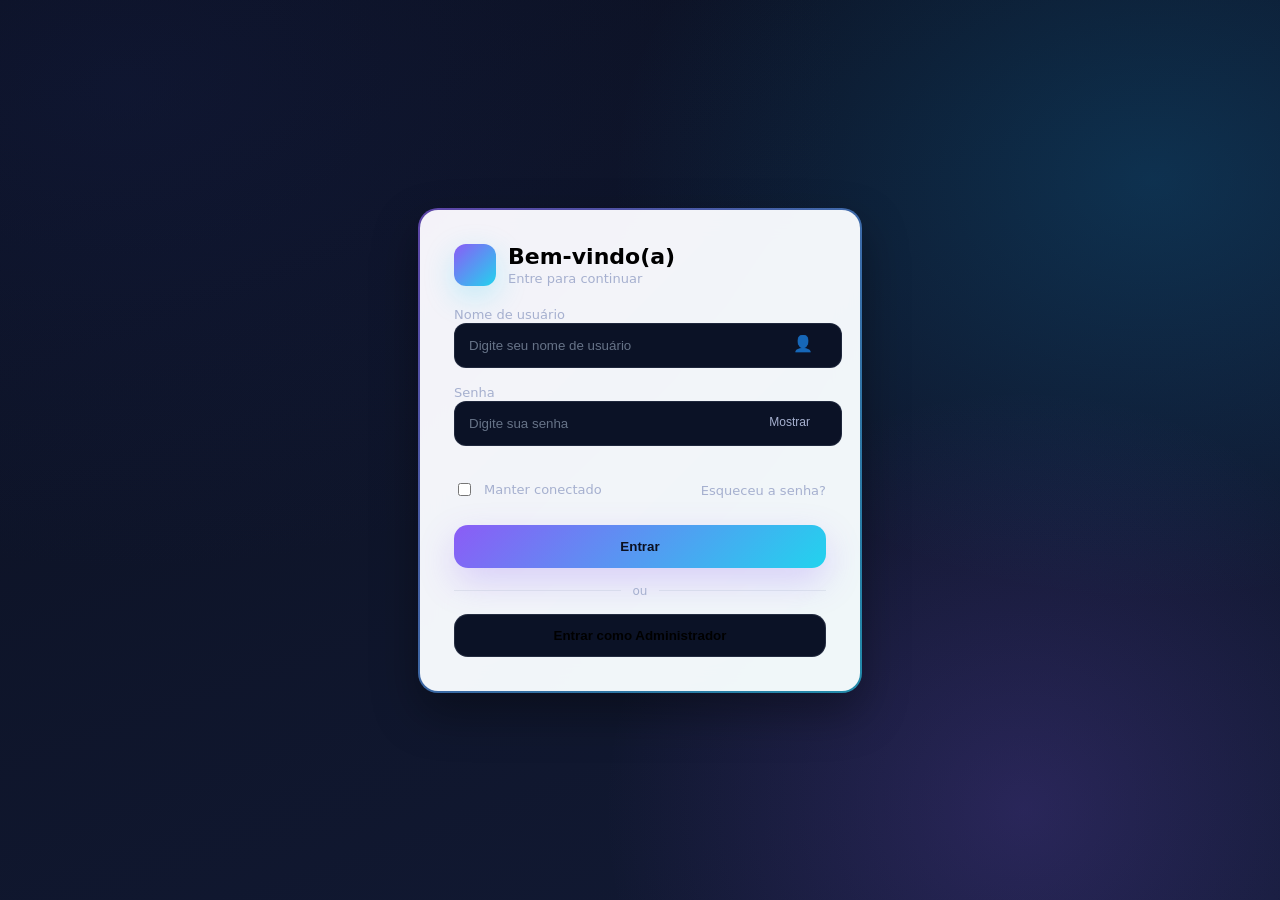
==== project/website/views/login.html @ 15f008c2 "feat(core): implement new hourly workers base and improve SQLite usage (beta v1)" ====
<!DOCTYPE html>
<html lang="pt-BR">
<head>
  <meta charset="UTF-8" />
  <meta name="viewport" content="width=device-width, initial-scale=1" />
  <title>Ronda - Login</title>
  <link rel="icon" href="../images/logo_blue.ico" />
  <link rel="stylesheet" href="../style/login.css" />
</head>
<body>
  <main class="login-wrap" aria-label="Cartão de login">
    <section class="card">
      <header class="brand" aria-label="Marca">
        <div class="logo_blue" aria-hidden="true"><images src="../images/logo_blue.ico" alt="logo_blue" /></div>
        <div>
          <h1>Bem-vindo(a)</h1>
          <p>Entre para continuar</p>
        </div>
      </header>

      <!-- ajuste o action se necessário -->
      <form action="index.html" method="POST" novalidate>
        <div class="input">
          <label for="username">Nome de usuário</label>
          <input type="text" id="username" name="username" required placeholder="Digite seu nome de usuário" autocomplete="username" />
          <span class="icon" aria-hidden="true">👤</span>
        </div>

        <div class="input">
          <label for="senha">Senha</label>
          <input type="password" id="senha" name="senha" required placeholder="Digite sua senha" autocomplete="current-password" />
          <button class="reveal" type="button" aria-label="Mostrar/ocultar senha" title="Mostrar/ocultar">Mostrar</button>
        </div>

        <div class="actions">
          <div class="row">
            <label class="remember">
              <input type="checkbox" name="remember" />
              Manter conectado
            </label>
            <p class="forgot"><a href="#">Esqueceu a senha?</a></p>
          </div>

          <button type="submit" class="btn-primary">Entrar</button>

          <div class="divider">ou</div>

          <button type="button" class="btn-alt" id="btn-adm" aria-label="Entrar com usuário adm">
            Entrar como Administrador
          </button>
        </div>
      </form>
    </section>
  </main>

  <script src="../javascript/login.js"></script>
</body>
</html>
---- project/website/style/login.css ----
:root{
  --bg:#0b1020;
  --bg-2:#121a35;
  --card:#0f172aee;
  --text:#e6e9f2;
  --muted:#a6b0cf;
  --primary:#8b5cf6;
  --primary-2:#22d3ee;
  --success:#10b981;
  --danger:#ef4444;
  --ring:#94a3b8;
  --shadow:0 20px 45px rgba(0,0,0,.35);
  --radius:18px;
  --radius-sm:12px;
  --trans:220ms cubic-bezier(.2,.8,.2,1);
}

/* Background com gradiente e shapes */
body{
  margin:0;
  min-height:100svh;
  color:var(--text);
  background:
    radial-gradient(1200px 800px at 10% 10%, #1d2a6a33 0%, transparent 60%),
    radial-gradient(900px 700px at 90% 20%, #0ea5e933 0%, transparent 60%),
    radial-gradient(700px 700px at 80% 90%, #8b5cf633 0%, transparent 60%),
    linear-gradient(160deg, var(--bg) 0%, var(--bg-2) 100%);
  display:grid;
  place-items:center;
  font-family:ui-sans-serif, system-ui, -apple-system, Segoe UI, Roboto, Ubuntu, Cantarell, Noto Sans, Arial, "Apple Color Emoji", "Segoe UI Emoji";
  -webkit-font-smoothing:antialiased;
  -moz-osx-font-smoothing:grayscale;
}

.login-wrap{
  width:min(92vw, 440px);
  position:relative;
  padding:2px; /* border glow */
  border-radius:calc(var(--radius) + 2px);
  background:
    linear-gradient(135deg, #ffffff08, #ffffff03) padding-box,
    linear-gradient(135deg, rgba(139,92,246,.6), rgba(34,211,238,.6)) border-box;
  box-shadow:var(--shadow);
  animation:rise .6s var(--trans) both;
}

@keyframes rise{
  from{ transform:translateY(8px); opacity:0 }
  to{ transform:translateY(0); opacity:1 }
}

.card{
  background:var(--card);
  border-radius:var(--radius);
  padding:clamp(22px, 4.2vw, 34px);
  backdrop-filter:blur(12px);
}

.logo_blue{
  width:42px;
  height:42px;
  border-radius:12px;
  overflow:hidden;
  display:flex;
  align-items:center;
  justify-content:center;
  background:#fff;
  box-shadow:0 10px 30px rgba(34,211,238,.25);
  padding:0;
}

.logo_blue images{ width:100%; height:100%; object-fit:contain; }

.brand{
  display:flex; align-items:center; gap:12px; margin-bottom:18px;
}
.brand .logo_blue{
  width:42px; height:42px; border-radius:12px;
  background:linear-gradient(135deg, var(--primary), var(--primary-2));
  display:grid; place-items:center; font-weight:800; letter-spacing:.5px;
  box-shadow:0 10px 30px rgba(34,211,238,.25);
}
.brand h1{ font-size:clamp(18px, 3.6vw, 22px); margin:0 }
.brand p{ margin:2px 0 0; color:var(--muted); font-size:13px }

form{ display:grid; gap:14px; margin-top:10px }

label{ font-size:13px; color:var(--muted) }

.input{ position:relative; }

.input input{
  width:100%;
  padding:14px 0px 14px 14px;
  border-radius:var(--radius-sm);
  border:1px solid #94a3b826;
  background:#0b1226;
  color:var(--text);
  outline:none;
  transition:border-color var(--trans), box-shadow var(--trans), background var(--trans), transform var(--trans);
}
.input input::placeholder{ color:#94a3b8aa }
.input input:focus{
  border-color:#22d3ee80;
  box-shadow:0 0 0 4px #22d3ee22;
  background:#0b132b;
  transform:translateY(-1px);
}

.input .icon{
  position:absolute; right:12px; top:62%; translate:0 -50%;
  width:22px; height:22px; display:grid; place-items:center; opacity:.85;
  cursor:default; user-select:none;
}

.input .reveal{
  position:absolute; right:10px; top:64%; translate:0 -50%;
  border:0; background:transparent; color:var(--muted); cursor:pointer;
  font-size:12px; padding:6px; border-radius:8px;
}
.input .reveal:hover{ color:var(--text) }

.actions{ display:grid; gap:10px; margin-top:4px }

.btn-primary{
  padding:14px 16px; border-radius:14px; border:0; cursor:pointer; font-weight:700;
  color:#0b1020; background:linear-gradient(135deg, var(--primary), var(--primary-2));
  transition:transform var(--trans), box-shadow var(--trans), filter var(--trans);
  box-shadow:0 14px 35px rgba(139,92,246,.25);
}
.btn-primary:hover{ transform:translateY(-1px); filter:saturate(1.05) }
.btn-primary:active{ transform:translateY(0) scale(.99) }

.btn-alt{
  padding:14px 16px; border-radius:14px; border:0; cursor:pointer; font-weight:700;
  background:#0b1226; color:var(--text); box-shadow:inset 0 0 0 1px #94a3b82e;
  transition:transform var(--trans);
}
.btn-alt:hover{ transform:translateY(-1px) }

.row{
  display:flex; justify-content:space-between; align-items:center; gap:16px;
  flex-wrap:wrap;
}

.remember{
  display:flex; align-items:center; gap:10px; font-size:13px; color:var(--muted);
}
.remember input{ accent-color:var(--primary) }

.forgot a{
  color:var(--muted); text-decoration:none; font-size:13px; transition:color var(--trans)
}
.forgot a:hover{ color:var(--text) }

.divider{
  display:grid; grid-template-columns:1fr auto 1fr; align-items:center; gap:12px;
  color:var(--muted); font-size:12px; margin:6px 0;
}
.divider::before, .divider::after{ content:""; height:1px; background:#94a3b833 }

/* Acessibilidade */
@media (prefers-reduced-motion: reduce){
  *{ transition:none !important; animation:none !important }
}

@media (max-width: 380px){
  .row{ flex-direction:column; align-items:stretch }
}

/* Light scheme opcional */
@media (prefers-color-scheme: light){
  :root{ --card:#ffffffee; --text:#0
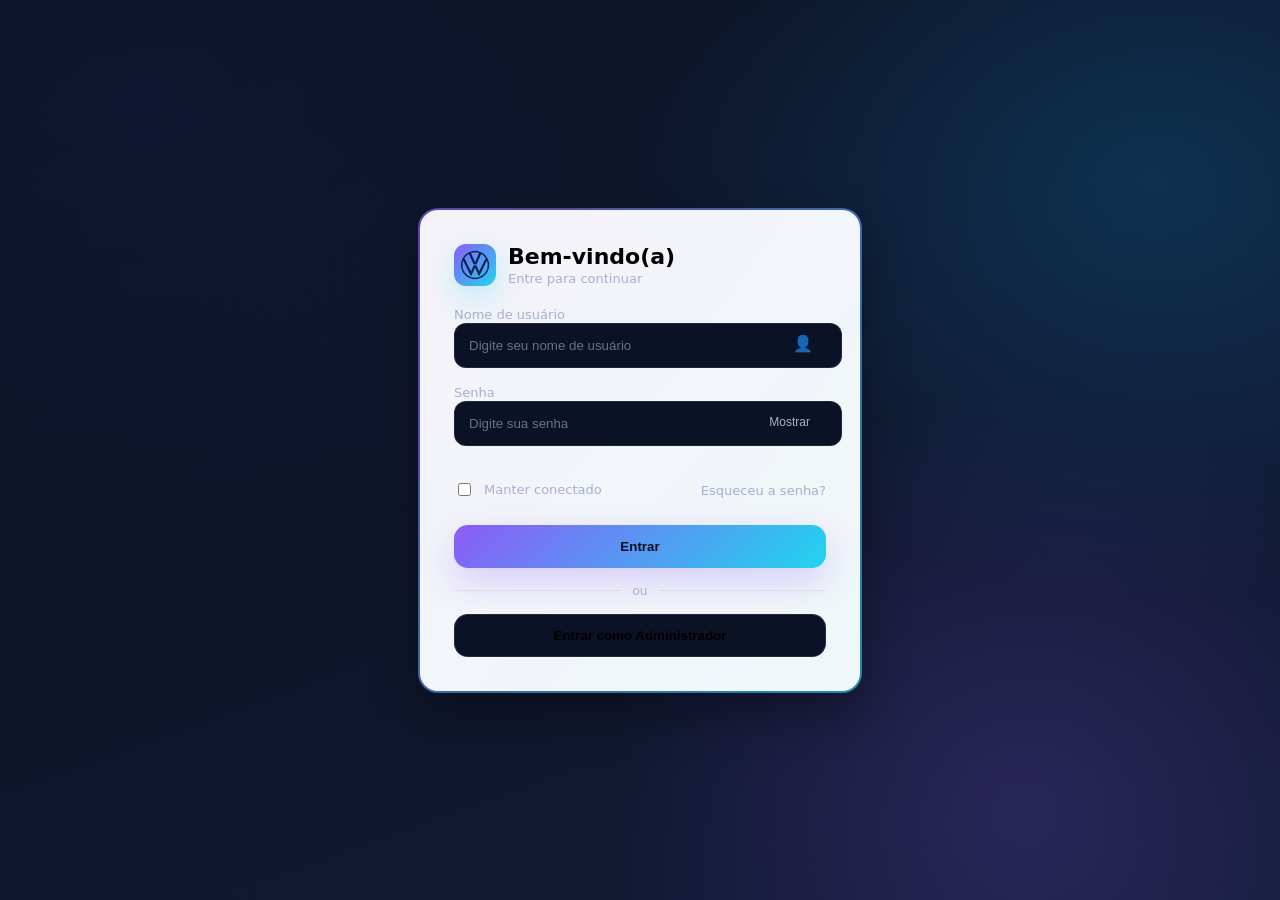
==== commit aa7fa43a: "fix(repo): sanitize corporate naming and optimize image loading • Change summary: removes branded na" ====
--- a/project/website/views/login.html
+++ b/project/website/views/login.html
@@ -3,7 +3,7 @@
 <head>
   <meta charset="UTF-8" />
   <meta name="viewport" content="width=device-width, initial-scale=1" />
-  <title>Ronda - Login</title>
+  <title>Sistema de Monitoramento Comportamental - Login</title>
   <link rel="icon" href="../images/logo_blue.ico" />
   <link rel="stylesheet" href="../style/login.css" />
 </head>
@@ -11,7 +11,15 @@
   <main class="login-wrap" aria-label="Cartão de login">
     <section class="card">
       <header class="brand" aria-label="Marca">
-        <div class="logo_blue" aria-hidden="true"><images src="../images/logo_blue.ico" alt="logo_blue" /></div>
+        <div class="logo_blue" aria-hidden="true">
+          <img
+            src="../images/logo_blue.ico"
+            alt="logo_blue"
+            loading="lazy"
+            decoding="async"
+            fetchpriority="low"
+          />
+        </div>
         <div>
           <h1>Bem-vindo(a)</h1>
           <p>Entre para continuar</p>
@@ -55,4 +63,4 @@
 
   <script src="../javascript/login.js"></script>
 </body>
-</html>+</html>
--- a/project/website/style/login.css
+++ b/project/website/style/login.css
@@ -69,7 +69,7 @@
   padding:0;
 }
 
-.logo_blue images{ width:100%; height:100%; object-fit:contain; }
+.logo_blue img{ width:100%; height:100%; object-fit:contain; }
 
 .brand{
   display:flex; align-items:center; gap:12px; margin-bottom:18px;
@@ -170,4 +170,4 @@
 
 /* Light scheme opcional */
 @media (prefers-color-scheme: light){
-  :root{ --card:#ffffffee; --text:#0+  :root{ --card:#ffffffee; --text:#0
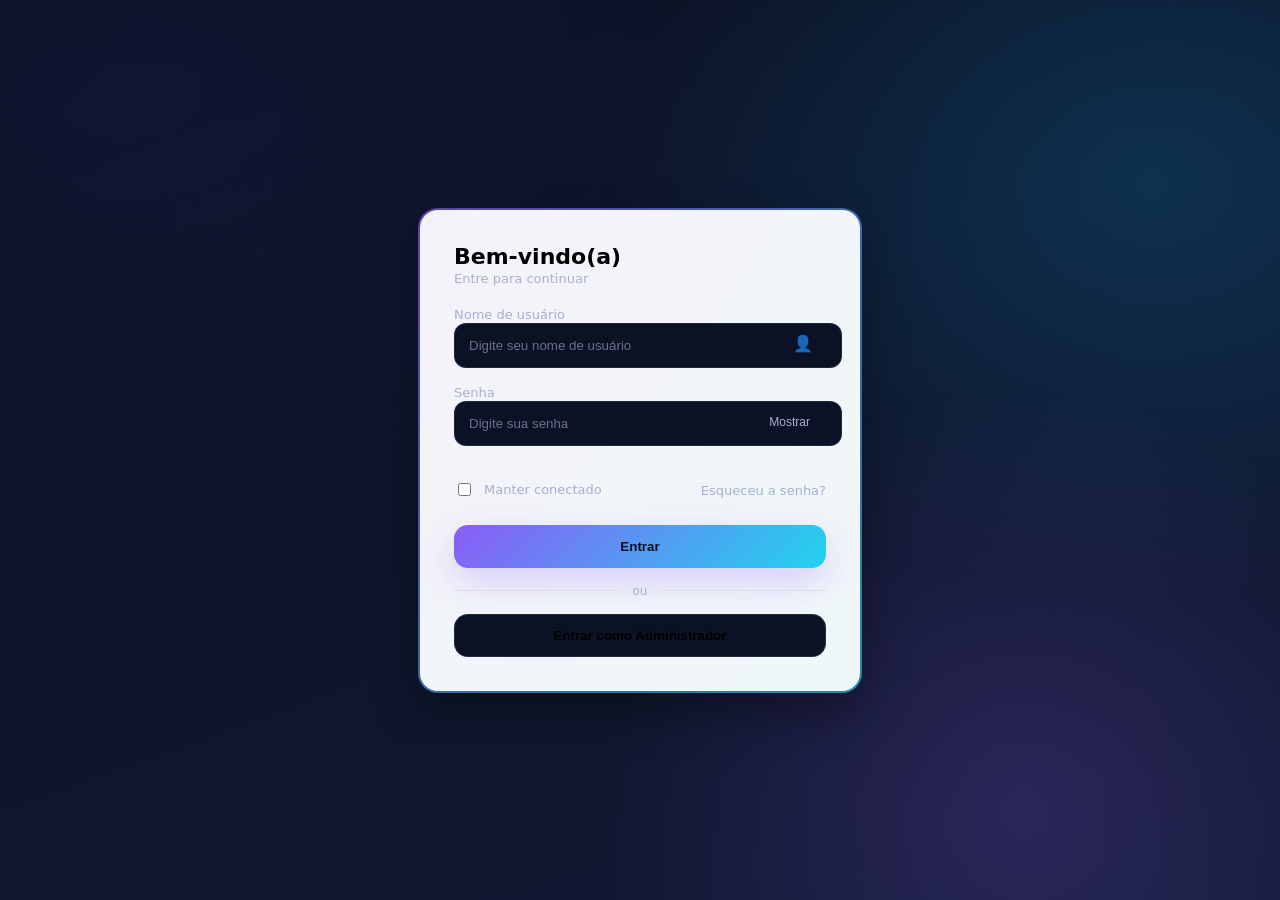
==== commit 0e527fe7: "fix(web/docs): remove logo rendering from readme and website views • Change summary: removes the REA" ====
--- a/project/website/views/login.html
+++ b/project/website/views/login.html
@@ -4,22 +4,12 @@
   <meta charset="UTF-8" />
   <meta name="viewport" content="width=device-width, initial-scale=1" />
   <title>Sistema de Monitoramento Comportamental - Login</title>
-  <link rel="icon" href="../images/logo_blue.ico" />
   <link rel="stylesheet" href="../style/login.css" />
 </head>
 <body>
   <main class="login-wrap" aria-label="Cartão de login">
     <section class="card">
       <header class="brand" aria-label="Marca">
-        <div class="logo_blue" aria-hidden="true">
-          <img
-            src="../images/logo_blue.ico"
-            alt="logo_blue"
-            loading="lazy"
-            decoding="async"
-            fetchpriority="low"
-          />
-        </div>
         <div>
           <h1>Bem-vindo(a)</h1>
           <p>Entre para continuar</p>
